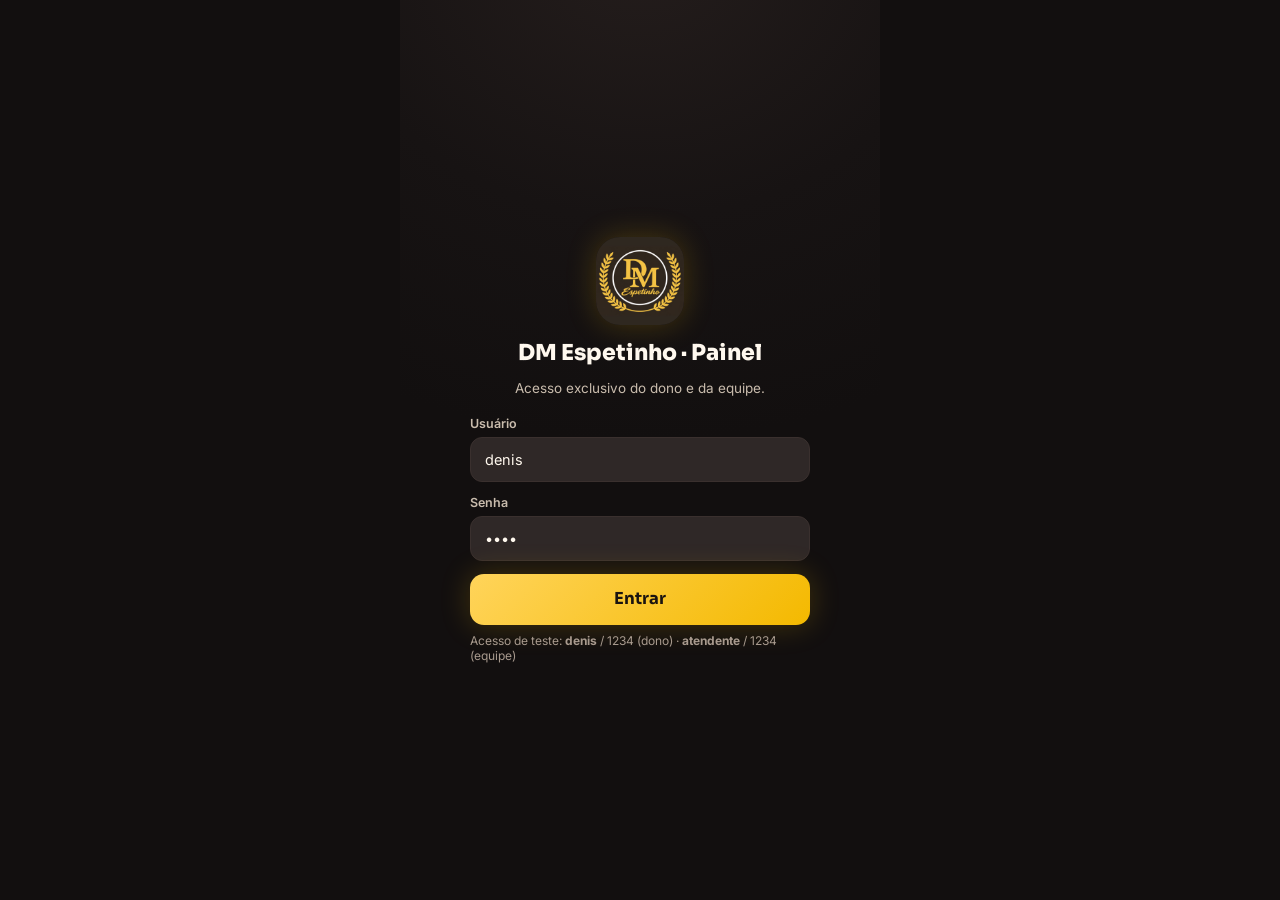
==== admin.html @ 8b62db95 "DM Espetinho Delivery — app de teste (cliente + dono)" ====
<!DOCTYPE html>
<html lang="pt-BR">
<head>
<meta charset="utf-8">
<meta name="viewport" content="width=device-width, initial-scale=1, maximum-scale=1, user-scalable=no, viewport-fit=cover">
<title>DM Espetinho · Painel</title>
<meta name="theme-color" content="#171313">
<meta name="mobile-web-app-capable" content="yes">
<meta name="apple-mobile-web-app-capable" content="yes">
<meta name="apple-mobile-web-app-status-bar-style" content="black-translucent">
<meta name="apple-mobile-web-app-title" content="DM Painel">
<link rel="apple-touch-icon" href="assets/logo-dm.jpg">
<link rel="icon" type="image/jpeg" href="assets/logo-dm.jpg">
<link rel="manifest" href="admin-manifest.json">
<link rel="preconnect" href="https://fonts.googleapis.com">
<link rel="preconnect" href="https://fonts.gstatic.com" crossorigin>
<link href="https://fonts.googleapis.com/css2?family=Sora:wght@500;600;700;800&family=Inter:wght@400;500;600;700&display=swap" rel="stylesheet">
<link rel="stylesheet" href="styles.css">
</head>
<body>
  <div id="app"></div>
  <div id="modal-root" hidden></div>
  <div id="toast-root"></div>
  <canvas id="imgcanvas" hidden></canvas>
  <input id="filepick" type="file" accept="image/*" hidden>
  <script>window.DM_APP='admin';</script>
  <script src="app.js"></script>
</body>
</html>
---- styles.css ----
/* ================= DM ESPETINHOS DELIVERY — design system (escuro premium) =================
   Responsivo: mobile (coluna única + barra inferior fixa) e desktop (nav no topo + grade).
   Ícones SVG (sem emoji). */
:root{
  --bg:#171313; --bg2:#120f0f; --surface:#262020; --surface2:#2f2827; --surface3:#3a3230;
  --line:#3a302e; --line2:#4a3e3b;
  --gold:#F4B900; --gold2:#FFD45A; --gold-dark:#c99700;
  --text:#FFF8EE; --text2:#C9BCAD; --text3:#a89a8e;
  --ok:#2FB36E; --warn:#F5A524; --err:#D94B45; --info:#5aa9e6;
  --shadow:0 12px 34px rgba(0,0,0,.45); --shadow-sm:0 4px 14px rgba(0,0,0,.35);
  --glow:0 0 30px rgba(244,185,0,.22);
  --r:16px; --r-sm:11px; --r-lg:22px; --maxw:480px; --tabh:66px;
}
*{box-sizing:border-box;-webkit-tap-highlight-color:transparent}
html,body{margin:0;padding:0}
body{font-family:'Inter',-apple-system,BlinkMacSystemFont,'Segoe UI',Roboto,sans-serif;background:var(--bg2);color:var(--text);-webkit-font-smoothing:antialiased;overflow-x:hidden}
h1,h2,h3,h4,.ttl{font-family:'Sora','Inter',sans-serif;margin:0}
button{font-family:inherit;color:inherit}
img{max-width:100%}
input,select,textarea{font-family:inherit}
.muted{color:var(--text3)} .gold{color:var(--gold2)} .err-txt{color:var(--err)}
.mt0{margin-top:0} .mb6{margin-bottom:6px} .small2{font-size:11.5px} .center{text-align:center}
.sp{height:12px} .sp-sm{height:8px}

/* ---------- Ícones ---------- */
.ic{width:1.15em;height:1.15em;flex:none;vertical-align:-.18em;display:inline-block}
.ic.big{width:46px;height:46px;opacity:.55;margin-bottom:8px}
.ic.xl{width:58px;height:58px}
.ic.gold{color:var(--gold)}
.ic.chev{width:20px;height:20px;color:var(--text3)}
.ic.rot90{transform:rotate(90deg)}

/* ---------- Barra de troca (Cliente/Dono) — rola junto, não é barra principal ---------- */
#swbar{display:flex;align-items:center;gap:8px;padding:9px 14px;background:#1b1615;border-bottom:1px solid var(--line)}
.sw-brand{font-family:'Sora';font-weight:800;font-size:12.5px;color:var(--gold2);letter-spacing:.3px;margin-right:4px}
.sw-btn{border:1px solid var(--line2);background:var(--surface);color:var(--text);font-weight:600;font-size:13px;padding:7px 14px;border-radius:20px;cursor:pointer;transition:.15s}
.sw-btn:hover{border-color:var(--gold);color:var(--gold2)}
.sw-btn.on{background:var(--gold);color:#171313;border-color:var(--gold)}
.sw-reset{margin-left:auto;background:transparent;border:none;color:var(--text3);font-size:12.5px;cursor:pointer}
.sw-reset:hover{color:var(--gold2)}

/* ---------- Palco ---------- */
.stage{max-width:var(--maxw);margin:0 auto;min-height:100vh;position:relative;background:radial-gradient(120% 55% at 50% -6%,#241d1c 0%,var(--bg) 55%,var(--bg2) 100%)}

/* ---------- Topbar (fixa no topo ao rolar) ---------- */
.topbar{position:sticky;top:0;z-index:40;display:flex;align-items:center;gap:12px;padding:13px 18px;background:rgba(23,19,19,.96);backdrop-filter:blur(8px);border-bottom:1px solid var(--line)}
.topbar .logo{width:42px;height:42px;border-radius:12px;object-fit:cover;flex:none;box-shadow:var(--glow)}
.tb-id{min-width:0}
.tb-tt{font-family:'Sora';font-weight:800;font-size:16px;line-height:1.05;white-space:nowrap}
.tb-sub{font-size:11.5px;color:var(--text2);margin-top:2px;display:flex;align-items:center;gap:6px;white-space:nowrap}
.dot{width:7px;height:7px;border-radius:50%;display:inline-block}
.dot.on{background:var(--ok);box-shadow:0 0 8px var(--ok)} .dot.off{background:var(--err)}
.tb-right{margin-left:auto;display:flex;align-items:center;gap:10px}
.iconbtn{width:40px;height:40px;border-radius:12px;border:1px solid var(--line);background:var(--surface);color:var(--text);display:grid;place-items:center;cursor:pointer;position:relative}
.iconbtn:hover{border-color:var(--gold)} .iconbtn .ic{width:20px;height:20px}
.badge{position:absolute;top:-5px;right:-5px;min-width:18px;height:18px;border-radius:9px;background:var(--err);color:#fff;font-size:11px;font-weight:700;display:grid;place-items:center;padding:0 4px}
.desktop-nav{display:none}

/* ---------- Conteúdo ---------- */
.scroll{padding:16px 18px calc(var(--tabh) + 24px)}
.pagehead{margin:4px 0 14px}
.pagehead h2{font-size:22px;font-weight:800;display:flex;align-items:center;gap:8px;flex-wrap:wrap}
.pagehead p{color:var(--text2);font-size:13px;margin:3px 0 0}
.backbar{margin:2px 0 12px}
.backbtn{background:transparent;border:none;color:var(--gold2);font-weight:600;font-size:14.5px;cursor:pointer;padding:6px 0;display:inline-flex;align-items:center;gap:4px}
.backbtn .ic{width:18px;height:18px}

/* ---------- Barra inferior (FIXA) ---------- */
.tabbar{position:fixed;left:50%;transform:translateX(-50%);bottom:0;z-index:50;width:100%;max-width:var(--maxw);display:flex;background:rgba(18,15,15,.97);backdrop-filter:blur(12px);border-top:1px solid var(--line);padding:8px 6px max(8px,env(safe-area-inset-bottom))}
.tab{flex:1;background:none;border:none;color:var(--text3);cursor:pointer;display:flex;flex-direction:column;align-items:center;gap:3px;font-size:11px;font-weight:600;padding:5px 2px;border-radius:12px;position:relative}
.tab .ti{display:grid;place-items:center} .tab .ti .ic{width:23px;height:23px}
.tab.on{color:var(--gold2)}
.tab .tbadge{position:absolute;top:-2px;right:24%;min-width:16px;height:16px;border-radius:8px;background:var(--err);color:#fff;font-size:10px;font-weight:700;display:grid;place-items:center;padding:0 3px}

/* ---------- Botões ---------- */
.btn{display:inline-flex;align-items:center;justify-content:center;gap:8px;border:none;cursor:pointer;font-family:'Sora';font-weight:700;font-size:15.5px;border-radius:14px;padding:15px 18px;transition:.15s;line-height:1}
.btn .ic{width:19px;height:19px}
.btn:active{transform:scale(.98)}
.btn-primary{background:linear-gradient(135deg,var(--gold2),var(--gold));color:#1a1410;box-shadow:var(--glow)}
.btn-primary:disabled{background:var(--surface2);color:var(--text3);box-shadow:none;cursor:not-allowed}
.btn-outline{background:transparent;border:1.5px solid var(--line2);color:var(--text)}
.btn-outline:hover{border-color:var(--gold)}
.btn-ghost{background:var(--surface);color:var(--text);border:1px solid var(--line)}
.btn-green{background:linear-gradient(135deg,#38c47c,var(--ok));color:#062a17}
.btn-red{background:transparent;border:1.5px solid var(--err);color:#f2a0a0}
.btn-block{width:100%}
.btn-sm{padding:9px 13px;font-size:13.5px;border-radius:11px}.btn-sm .ic{width:16px;height:16px}
.btn-lg{padding:17px 20px;font-size:16.5px}

/* ---------- Cards ---------- */
.card{background:var(--surface);border:1px solid var(--line);border-radius:var(--r);padding:15px}
.card+.card{margin-top:12px}
.soft{background:var(--surface2);border:1px solid var(--line);border-radius:var(--r-sm);padding:12px;margin-bottom:8px}
.soft-head{display:flex;justify-content:space-between;align-items:center}

/* ---------- Hero ---------- */
.hero{position:relative;overflow:hidden;border-radius:var(--r-lg);padding:18px;margin-bottom:16px;background:linear-gradient(135deg,rgba(244,185,0,.16),rgba(38,32,32,.2)),var(--surface);border:1px solid rgba(244,185,0,.28);box-shadow:var(--shadow-sm);display:flex;align-items:center;gap:14px}
.hero-tx{flex:1;min-width:0}
.hero .eyebrow{font-size:11.5px;letter-spacing:.4px;color:var(--gold2);font-weight:700;display:inline-flex;align-items:center;gap:4px}
.hero .eyebrow .ic{width:14px;height:14px}
.hero h1{font-size:23px;font-weight:800;margin:5px 0 4px}
.hero p{color:var(--text2);font-size:13px;margin:0}
.hero-logo{width:78px;height:78px;border-radius:18px;object-fit:cover;flex:none;box-shadow:var(--glow)}
.storebar{display:inline-flex;align-items:center;gap:8px;font-size:12px;color:var(--text2);margin-top:10px;background:rgba(0,0,0,.25);border:1px solid var(--line);padding:7px 11px;border-radius:12px}
.banner{border-radius:var(--r);padding:13px 16px;margin-bottom:14px;font-weight:600;background:linear-gradient(120deg,#7a1f1f,#b4472a);color:#fff;font-size:13.5px;display:flex;align-items:center;gap:9px}
.banner .ic{width:20px;height:20px}

/* ---------- Promoções (cliente) ---------- */
.promos{display:grid;gap:10px;margin-bottom:8px}
.promo{display:flex;align-items:center;gap:13px;background:linear-gradient(120deg,rgba(244,185,0,.12),var(--surface));border:1px solid rgba(244,185,0,.3);border-radius:var(--r);padding:13px}
.promo-ic{width:44px;height:44px;border-radius:12px;background:rgba(244,185,0,.14);color:var(--gold2);display:grid;place-items:center;flex:none}
.promo-ic .ic{width:24px;height:24px}
.promo-b{flex:1;min-width:0}.promo-t{font-family:'Sora';font-weight:700;font-size:15px}.promo-d{color:var(--text2);font-size:12.5px;margin-top:2px}
.promo-p{font-family:'Sora';font-weight:800;color:var(--gold2);font-size:16px}
.promo-mini{display:grid;place-items:center;background:rgba(244,185,0,.14);color:var(--gold2)}.promo-mini .ic{width:24px;height:24px}

/* ---------- Busca + categorias ---------- */
.search{display:flex;align-items:center;gap:9px;background:var(--surface);border:1px solid var(--line);border-radius:13px;padding:11px 14px;margin-bottom:12px;color:var(--text3)}
.search .ic{width:19px;height:19px}
.search input{flex:1;background:none;border:none;color:var(--text);font-size:14.5px;outline:none}
.search input::placeholder{color:var(--text3)}
.cats{display:flex;gap:8px;overflow-x:auto;padding-bottom:8px;margin-bottom:8px;scrollbar-width:none}
.cats::-webkit-scrollbar{height:0}
.chip{flex:none;border:1px solid var(--line2);background:var(--surface);color:var(--text2);font-weight:600;font-size:13px;padding:8px 14px;border-radius:20px;cursor:pointer;white-space:nowrap;transition:.15s}
.chip.on{background:var(--gold);color:#171313;border-color:var(--gold)}

/* ---------- Produtos ---------- */
.catlabel{font-family:'Sora';font-weight:700;font-size:15px;color:var(--gold2);margin:16px 2px 9px}
.grid{display:grid;grid-template-columns:1fr;gap:11px}
.prod{display:flex;gap:14px;align-items:stretch;background:var(--surface);border:1px solid var(--line);border-radius:var(--r);padding:14px;cursor:pointer;transition:.15s}
.prod:hover{border-color:var(--line2);transform:translateY(-1px)}
.prod .pbody{flex:1;min-width:0;display:flex;flex-direction:column;gap:5px}
.prod .pname{font-family:'Sora';font-weight:700;font-size:15.5px;line-height:1.25}
.prod .pdesc{color:var(--text2);font-size:12.5px;line-height:1.4;display:-webkit-box;-webkit-line-clamp:2;-webkit-box-orient:vertical;overflow:hidden}
.prod .pprice{margin-top:auto;padding-top:4px;font-family:'Sora';font-weight:800;font-size:15.5px;color:var(--gold2)}
.prod .pfrom{font-family:'Inter';font-weight:600;font-size:12px;color:var(--text3)}
.prod .pthumb{position:relative;flex:none;align-self:center}
.prod .pimg{width:96px;height:96px;border-radius:14px;object-fit:cover;background:var(--surface3);display:block}
.prod .padd{position:absolute;right:-8px;bottom:-8px;width:34px;height:34px;border-radius:50%;background:var(--gold);color:#171313;border:2px solid var(--surface);cursor:pointer;display:grid;place-items:center;box-shadow:0 4px 12px rgba(0,0,0,.4)}
.prod .padd .ic{width:19px;height:19px;stroke-width:2.6}
.prod .selo{position:absolute;right:0;bottom:-6px;background:rgba(0,0,0,.82);color:var(--text2);font-size:10px;font-weight:700;padding:3px 8px;border-radius:8px}
.prod.off{opacity:.6}

/* ---------- Carrinho flutuante (fixo acima da barra) ---------- */
.cartfab{position:fixed;left:50%;transform:translateX(-50%);bottom:calc(var(--tabh) + 12px);z-index:49;width:min(92%,432px);display:flex;align-items:center;gap:12px;background:linear-gradient(135deg,var(--gold2),var(--gold));color:#171313;border:none;cursor:pointer;padding:14px 18px;border-radius:16px;box-shadow:var(--shadow);font-family:'Sora';font-weight:800;font-size:15px}
.cartfab .cf-count{background:#171313;color:var(--gold2);min-width:26px;height:26px;border-radius:8px;display:grid;place-items:center;font-size:14px}
.cartfab .cf-total{margin-left:auto}

/* ---------- Detalhe produto ---------- */
.pd-img{width:100%;height:210px;object-fit:cover;border-radius:var(--r);background:var(--surface3)}
.pd-name{font-family:'Sora';font-weight:800;font-size:21px;margin:14px 0 4px}
.pd-desc{color:var(--text2);font-size:14px;line-height:1.5}
.pd-price{font-family:'Sora';font-weight:800;font-size:20px;color:var(--gold2);margin:10px 0}
.req{color:var(--gold2);font-size:11px;font-weight:700}
.opt{display:flex;align-items:center;gap:12px;padding:12px;border:1px solid var(--line);border-radius:12px;margin-bottom:9px;cursor:pointer;background:var(--surface2)}
.opt.nohover{cursor:default}
.opt.sel{border-color:var(--gold);background:rgba(244,185,0,.08)}
.opt .ck{width:22px;height:22px;border-radius:7px;border:2px solid var(--line2);flex:none;display:grid;place-items:center;color:#171313}
.opt .ck .ic{width:15px;height:15px;stroke-width:3}
.opt.sel .ck{background:var(--gold);border-color:var(--gold)}
.opt .oname{flex:1;font-weight:600;font-size:14px}
.opt .oprice{color:var(--gold2);font-weight:700;font-size:13.5px}
.qtyrow{display:flex;align-items:center;gap:16px;justify-content:center;margin:16px 0}
.qtybtn{width:46px;height:46px;border-radius:12px;border:1.5px solid var(--line2);background:var(--surface2);color:var(--text);cursor:pointer;display:grid;place-items:center}
.qtybtn .ic{width:20px;height:20px}
.qtyval{font-family:'Sora';font-weight:800;font-size:22px;min-width:36px;text-align:center}
.field{margin-bottom:13px}
.field label{display:block;font-size:12.5px;color:var(--text2);font-weight:600;margin-bottom:6px}
.field input,.field select,.field textarea{width:100%;background:var(--surface2);border:1px solid var(--line);border-radius:12px;padding:13px 14px;color:var(--text);font-size:14.5px;outline:none}
.field input:focus,.field select:focus,.field textarea:focus{border-color:var(--gold)}
.field textarea{resize:vertical;min-height:64px}
.row2{display:flex;gap:11px}.row2>*{flex:1}

/* ---------- Carrinho ---------- */
.citem{display:flex;gap:12px;background:var(--surface);border:1px solid var(--line);border-radius:var(--r);padding:12px;margin-bottom:10px}
.citem .ci-img{width:60px;height:60px;border-radius:11px;object-fit:cover;flex:none;background:var(--surface3);cursor:pointer}
.citem .ci-b{flex:1;min-width:0}
.citem .ci-name{font-weight:700;font-size:14.5px}
.citem .ci-obs{color:var(--text2);font-size:12px;margin-top:2px}
.citem .ci-price{color:var(--gold2);font-weight:700;font-size:14px;margin-top:4px}
.ci-r{display:flex;flex-direction:column;align-items:flex-end;gap:8px}
.ci-trash{width:36px;height:36px;border-radius:10px;border:1px solid var(--line);background:var(--surface2);color:var(--err);cursor:pointer;display:grid;place-items:center}
.ci-trash .ic{width:17px;height:17px} .ci-trash.sm{width:30px;height:30px} .ci-trash.sm .ic{width:15px;height:15px}
.ci-trash:hover{border-color:var(--err)}
.stepper{display:flex;align-items:center;gap:8px}
.stepper button{width:34px;height:34px;border-radius:10px;border:1px solid var(--line2);background:var(--surface2);color:var(--text);cursor:pointer;display:grid;place-items:center}
.stepper button .ic{width:17px;height:17px}
.stepper span{font-weight:700;min-width:20px;text-align:center}
.totbox{background:var(--surface);border:1px solid var(--line);border-radius:var(--r);padding:14px 16px;margin-top:6px}
.totrow{display:flex;justify-content:space-between;font-size:14px;color:var(--text2);padding:5px 0}
.totrow.small{font-size:12px;color:var(--text3)}
.totrow.grand{border-top:1px dashed var(--line2);margin-top:6px;padding-top:11px;color:var(--text);font-family:'Sora';font-weight:800;font-size:18px}
.totrow.grand strong{color:var(--gold2)}

/* ---------- Como receber / opções grandes ---------- */
.bigopt{display:flex;align-items:center;gap:14px;background:var(--surface);border:1.5px solid var(--line);border-radius:var(--r);padding:16px;margin-bottom:12px;cursor:pointer;transition:.15s;width:100%;text-align:left}
.bigopt:hover,.bigopt.sel{border-color:var(--gold);background:rgba(244,185,0,.06)}
.bigopt .bo-ic{width:50px;height:50px;border-radius:14px;background:var(--surface3);display:grid;place-items:center;flex:none;color:var(--gold2)}
.bigopt .bo-ic .ic{width:26px;height:26px}
.bigopt .bo-t{font-family:'Sora';font-weight:700;font-size:16px}
.bigopt .bo-s{color:var(--text2);font-size:12.5px;margin-top:2px}

/* ---------- Pagamento ---------- */
.pay{display:flex;align-items:center;gap:13px;background:var(--surface);border:1.5px solid var(--line);border-radius:var(--r);padding:15px;margin-bottom:11px;cursor:pointer}
.pay.sel{border-color:var(--gold);background:rgba(244,185,0,.06)}
.pay .pic{width:44px;height:44px;border-radius:12px;background:var(--surface3);display:grid;place-items:center;flex:none;color:var(--gold2)}
.pay .pic .ic{width:22px;height:22px}
.pay .pt{font-weight:700;font-size:15px}.pay .ps{color:var(--text2);font-size:12px;margin-top:2px}
.pixbox{background:var(--surface2);border:1px dashed var(--gold-dark);border-radius:var(--r);padding:16px;text-align:center;margin-top:6px}
.pix-cap{font-size:12px;color:var(--text2);margin-bottom:6px}
.qr{width:150px;height:150px;margin:6px auto 12px;border-radius:12px;background:#fff;display:grid;place-items:center}
.qr svg{width:130px;height:130px}
.pixkey{font-family:monospace;background:#171313;border:1px solid var(--line);border-radius:10px;padding:11px;font-size:13px;color:var(--gold2);word-break:break-all;margin-bottom:10px}
.upload-wrap{text-align:left;margin-top:14px}.up-lb{font-size:12.5px;color:var(--text2);font-weight:600;display:block;margin-bottom:6px}
.upload{border:1.5px dashed var(--line2);border-radius:12px;padding:20px;text-align:center;cursor:pointer;color:var(--text2);display:flex;flex-direction:column;align-items:center;gap:6px}
.upload .ic{width:22px;height:22px}
.upload.has{border-color:var(--ok);color:var(--ok)}
.upload img{max-height:120px;border-radius:8px;margin-top:8px}
.notice.left{text-align:left}

/* ---------- Tracker ---------- */
.tracker{margin:6px 0}
.tstep{display:flex;gap:14px;position:relative;padding-bottom:20px}
.tstep:last-child{padding-bottom:0}
.tstep .tline{position:absolute;left:13px;top:28px;bottom:0;width:2px;background:var(--line2)}
.tstep.done .tline{background:var(--ok)}
.tstep .tdot{width:28px;height:28px;border-radius:50%;background:var(--surface2);border:2px solid var(--line2);display:grid;place-items:center;flex:none;z-index:1;color:var(--text2)}
.tstep .tdot .ic{width:15px;height:15px}
.tstep.done .tdot{background:var(--ok);border-color:var(--ok);color:#062a17}
.tstep.cur .tdot{background:var(--gold);border-color:var(--gold);color:#171313;box-shadow:0 0 0 4px rgba(244,185,0,.2)}
.tstep .tt{font-weight:700;font-size:14.5px}
.tstep.future .tt{color:var(--text3)}
.tstep .ts{color:var(--text2);font-size:12px;margin-top:2px}
.ok-hero{text-align:center;padding:20px 0 6px}
.ok-hero h2{font-family:'Sora';font-weight:800;margin-top:8px}
.ok-hero p{color:var(--text2);margin:4px 0 0}

/* ---------- Status badges ---------- */
.st{display:inline-flex;align-items:center;gap:5px;font-size:11.5px;font-weight:700;padding:4px 10px;border-radius:20px;white-space:nowrap}
.st .ic{width:13px;height:13px}
.st.novo{background:rgba(90,169,230,.15);color:#9cccf0}
.st.valid{background:rgba(245,165,36,.15);color:#f5c877}
.st.aceite{background:rgba(160,120,230,.16);color:#cbb6f2}
.st.preparo{background:rgba(244,185,0,.15);color:var(--gold2)}
.st.pronto{background:rgba(47,179,110,.15);color:#7ad6a6}
.st.entrega{background:rgba(84,198,192,.16);color:#8fe0da}
.st.ok{background:rgba(47,179,110,.15);color:#7ad6a6}
.st.recusado{background:rgba(217,75,69,.15);color:#f0b3b0}
.st.cancel{background:rgba(168,154,142,.15);color:var(--text3)}

/* ---------- Meus pedidos ---------- */
.ordcard{background:var(--surface);border:1px solid var(--line);border-radius:var(--r);padding:14px;margin-bottom:11px;cursor:pointer}
.ordcard .oc-top{display:flex;justify-content:space-between;align-items:center;margin-bottom:7px}
.ordcard .oc-id{font-family:'Sora';font-weight:800;font-size:15px}
.ordcard .oc-meta{color:var(--text2);font-size:12.5px}
.ordcard .oc-items{color:var(--text2);font-size:13px;margin:6px 0}
.ordcard .oc-foot{display:flex;justify-content:space-between;align-items:center;margin-top:8px;padding-top:9px;border-top:1px solid var(--line)}
.ordcard .oc-total{font-family:'Sora';font-weight:800;color:var(--gold2)}
.muted .ic{width:15px;height:15px;vertical-align:-.25em}

/* ---------- Perfil ---------- */
.perfil-top{display:flex;align-items:center;gap:14px;margin-bottom:16px}
.pf-nome{font-family:'Sora';font-weight:800;font-size:18px}.pf-tel{color:var(--text2);font-size:13px}
.avatar-lg{width:72px;height:72px;border-radius:22px;background:linear-gradient(135deg,var(--gold2),var(--gold-dark));display:grid;place-items:center;font-family:'Sora';font-weight:800;font-size:28px;color:#171313;flex:none}
img.avatar-lg{object-fit:cover;display:block}
.ava-mini{width:38px;height:38px;border-radius:10px;object-fit:cover;display:block}
.perfil-top{align-items:flex-start}
.addr{display:flex;gap:12px;align-items:center;background:var(--surface);border:1px solid var(--line);border-radius:var(--r);padding:13px;margin-bottom:10px}
.addr .ad-ic{color:var(--gold2);display:grid;place-items:center}.addr .ad-ic .ic{width:20px;height:20px}
.addr .ad-b{flex:1;min-width:0}
.addr .ad-t{font-weight:700;font-size:14px}.addr .ad-s{color:var(--text2);font-size:12.5px;margin-top:2px}
.addr .ad-def{font-size:10.5px;font-weight:700;color:#171313;background:var(--gold2);padding:2px 8px;border-radius:10px}

/* ---------- Entrada ---------- */
.entrada{min-height:100vh;display:flex;flex-direction:column;align-items:center;justify-content:center;gap:14px;padding:34px 24px;text-align:center;background:radial-gradient(120% 55% at 50% 0%,#2a201d 0%,var(--bg) 55%,var(--bg2) 100%)}
.entrada .e-logo{width:104px;height:104px;border-radius:28px;object-fit:cover;box-shadow:var(--glow);margin-bottom:6px}
.entrada h1{font-size:26px;font-weight:800}
.entrada p{color:var(--text2);font-size:14px;max-width:340px;margin:0 0 8px}
.entrada .e-card{width:100%;max-width:380px;display:flex;align-items:center;gap:14px;background:var(--surface);border:1px solid var(--line);border-radius:var(--r);padding:17px;cursor:pointer;text-align:left;transition:.15s}
.entrada .e-card:hover{border-color:var(--gold);transform:translateY(-2px)}
.entrada .e-ic{width:52px;height:52px;border-radius:15px;background:var(--surface3);display:grid;place-items:center;flex:none;color:var(--gold2)}
.entrada .e-ic .ic{width:26px;height:26px}
.entrada .e-t{font-family:'Sora';font-weight:700;font-size:16px}
.entrada .e-s{color:var(--text2);font-size:12.5px;margin-top:2px}
.entrada .e-card>div:nth-child(2){flex:1}

/* ================= ADMIN ================= */
.login{min-height:100vh;display:flex;flex-direction:column;align-items:center;justify-content:center;gap:14px;padding:34px 24px;text-align:center}
.login .l-logo{width:88px;height:88px;border-radius:24px;object-fit:cover;box-shadow:var(--glow)}
.login h1{font-size:22px;font-weight:800}.login p{color:var(--text2);font-size:13.5px;margin:0 0 6px}
.login .l-form{width:100%;max-width:340px;text-align:left}
.login .l-hint{color:var(--text3);font-size:12px;margin-top:8px}
.sidebar{display:none}
.adm-scroll{padding:16px 18px calc(var(--tabh) + 24px)}
.kpi-grid{display:grid;grid-template-columns:1fr 1fr;gap:11px}
.kpi{background:var(--surface);border:1px solid var(--line);border-radius:var(--r);padding:14px;cursor:pointer;transition:.15s;text-align:left;width:100%}
button.kpi{font-family:inherit}
.kpi:hover{border-color:var(--gold)}
.kpi .k-n{font-family:'Sora';font-weight:800;font-size:26px;line-height:1}
.kpi .k-n.sm{font-size:19px}
.kpi .k-l{color:var(--text2);font-size:12px;margin-top:5px}
.kpi.hl .k-n{color:var(--gold2)}
.kpi .k-ic{float:right;color:var(--gold2);opacity:.85}.kpi .k-ic .ic{width:20px;height:20px}
.adm-sec-t{font-family:'Sora';font-weight:700;font-size:15px;color:var(--gold2);margin:20px 2px 10px}
.filters{display:flex;gap:7px;overflow-x:auto;padding-bottom:9px;margin-bottom:6px;scrollbar-width:none}
.filters::-webkit-scrollbar{height:0}
.oitem{background:var(--surface);border:1px solid var(--line);border-radius:var(--r);padding:13px;cursor:pointer;transition:.15s;text-align:left;width:100%;display:block}
.oitem:hover{border-color:var(--line2)}
.oitem .oi-top{display:flex;justify-content:space-between;align-items:center}
.oitem .oi-id{font-family:'Sora';font-weight:800;font-size:15px}
.oitem .oi-cli{color:var(--text2);font-size:12.5px;margin-top:3px}
.oitem .oi-mid{display:flex;justify-content:space-between;align-items:center;margin-top:9px}
.oitem .oi-total{font-family:'Sora';font-weight:800;color:var(--gold2)}
.oitem .oi-acao{color:var(--gold2);font-size:12.5px;font-weight:600;display:inline-flex;align-items:center;gap:2px}
.oitem .oi-acao .ic,.muted .ic{width:14px;height:14px}
.oitem .oi-tags{display:flex;gap:6px;flex-wrap:wrap;margin-top:8px}
.tag{font-size:11px;font-weight:600;color:var(--text2);background:var(--surface3);padding:3px 9px;border-radius:8px}
.ord-grid{display:grid;grid-template-columns:1fr;gap:10px}
.dp-block{background:var(--surface);border:1px solid var(--line);border-radius:var(--r);padding:14px;margin-bottom:11px}
.dp-block h4{font-size:13px;color:var(--gold2);margin-bottom:8px}
.dp-line{display:flex;justify-content:space-between;gap:10px;font-size:13.5px;padding:4px 0;color:var(--text2)}
.dp-line.big{font-size:16px;margin-top:4px}
.dp-line strong{color:var(--text)}
.dp-item{display:flex;justify-content:space-between;padding:7px 0;border-bottom:1px solid var(--line);font-size:14px}
.dp-item:last-child{border-bottom:none}
.dp-obs{color:var(--warn);font-size:12px;margin-top:2px}
.comprov-wrap{margin-top:10px}
.comprov{width:100%;max-height:220px;object-fit:contain;border-radius:12px;background:#0d0b0b;border:1px solid var(--line)}
.actionbar{display:flex;flex-direction:column;gap:9px;margin-bottom:12px}
.padm-grid,.mod-grid,.bairro-grid,.cli-grid{display:grid;grid-template-columns:1fr;gap:10px}
.padm{display:flex;gap:12px;align-items:center;background:var(--surface);border:1px solid var(--line);border-radius:var(--r);padding:11px}
.padm .pa-img{width:56px;height:56px;border-radius:11px;object-fit:cover;flex:none;background:var(--surface3)}
.padm .pa-b{flex:1;min-width:0}
.padm .pa-n{font-weight:700;font-size:14.5px}
.padm .pa-p{color:var(--gold2);font-weight:700;font-size:13.5px;margin-top:2px}
.cat-actions{display:flex;gap:6px;align-items:center}
.switch{width:50px;height:28px;border-radius:16px;background:var(--surface3);border:1px solid var(--line2);position:relative;cursor:pointer;flex:none;transition:.2s}
.switch::after{content:"";position:absolute;top:2px;left:2px;width:22px;height:22px;border-radius:50%;background:var(--text2);transition:.2s}
.switch.on{background:var(--ok);border-color:var(--ok)}
.switch.on::after{left:24px;background:#fff}
.modrow{display:flex;align-items:center;gap:13px;background:var(--surface);border:1px solid var(--line);border-radius:var(--r);padding:15px;cursor:pointer;transition:.15s;text-align:left;width:100%}
.modrow:hover{border-color:var(--gold)}
.modrow .m-ic{width:42px;height:42px;border-radius:12px;background:var(--surface3);display:grid;place-items:center;flex:none;color:var(--gold2)}
.modrow .m-ic .ic{width:20px;height:20px}
.modrow .m-t{font-weight:700;font-size:14.5px}.modrow .m-s{color:var(--text2);font-size:12px;margin-top:2px}
.modrow .m-ch{margin-left:auto;color:var(--text3)}
.chart{display:flex;align-items:flex-end;gap:8px;height:130px;padding:8px 0}
.bar-wrap{flex:1;display:flex;flex-direction:column;align-items:center;gap:6px;height:100%;justify-content:flex-end}
.bar{width:100%;border-radius:7px 7px 0 0;background:linear-gradient(180deg,var(--gold2),var(--gold-dark));min-height:4px}
.bar-wrap small{color:var(--text3);font-size:11px}
.rank{display:flex;align-items:center;gap:12px;padding:9px 0;border-bottom:1px solid var(--line)}
.rank:last-child{border-bottom:none}
.rank .rn{width:26px;height:26px;border-radius:8px;background:var(--surface3);display:grid;place-items:center;font-weight:700;font-size:13px;color:var(--gold2);flex:none}
.rank .rb{flex:1}.rank .rt{font-weight:600;font-size:14px}.rank .rs{color:var(--text2);font-size:12px}
.clirow{display:flex;align-items:center;gap:12px;background:var(--surface);border:1px solid var(--line);border-radius:var(--r);padding:12px;cursor:pointer;text-align:left;width:100%}
.clirow .cl-av{width:44px;height:44px;border-radius:13px;background:linear-gradient(135deg,var(--gold2),var(--gold-dark));display:grid;place-items:center;font-weight:800;color:#171313;flex:none}
.clirow .cl-n{font-weight:700;font-size:14.5px}.clirow .cl-s{color:var(--text2);font-size:12px;margin-top:2px}
.clirow .cl-r{margin-left:auto;text-align:right}.clirow .cl-r b{color:var(--gold2)}
.pf-imgwrap{text-align:center;margin:8px 0}
.pf-imgwrap img{width:120px;height:120px;border-radius:16px;object-fit:cover;display:block;margin:0 auto 8px}
.mk-logo-wrap{text-align:center}.mk-logo-wrap img{width:96px;height:96px;border-radius:20px;object-fit:cover;display:block;margin:0 auto 8px}

/* ---------- Notices ---------- */
.notice{border-radius:12px;padding:12px 14px;font-size:13px;display:flex;gap:9px;align-items:flex-start;line-height:1.4;margin-bottom:2px}
.notice .ic{width:19px;height:19px;flex:none;margin-top:1px}
.notice .btn{margin-top:6px}
.notice.info{background:rgba(90,169,230,.12);border:1px solid rgba(90,169,230,.3);color:#bcdcf5}
.notice.warn{background:rgba(245,165,36,.12);border:1px solid rgba(245,165,36,.3);color:#f3d29a}
.notice.ok{background:rgba(47,179,110,.12);border:1px solid rgba(47,179,110,.3);color:#a5e0c2}
.notice.err{background:rgba(217,75,69,.12);border:1px solid rgba(217,75,69,.35);color:#f0b3b0}
.empty{text-align:center;color:var(--text3);padding:40px 20px;font-size:14px;display:flex;flex-direction:column;align-items:center}

/* ---------- Modal ---------- */
#modal-root{position:fixed;inset:0;z-index:100;display:flex;align-items:flex-end;justify-content:center}
#modal-root[hidden]{display:none!important}
.modal-bg{position:absolute;inset:0;background:rgba(0,0,0,.66);backdrop-filter:blur(2px)}
.modal{position:relative;width:100%;max-width:var(--maxw);max-height:92vh;overflow-y:auto;background:var(--surface);border-radius:24px 24px 0 0;border-top:1px solid var(--line2);padding:8px 18px max(20px,env(safe-area-inset-bottom));animation:slideup .28s cubic-bezier(.2,.8,.2,1)}
.modal.center{border-radius:24px;max-height:88vh;margin:auto}
@keyframes slideup{from{transform:translateY(40px);opacity:.6}to{transform:none;opacity:1}}
.modal-grip{width:42px;height:5px;border-radius:3px;background:var(--line2);margin:8px auto 6px}
.modal-x{position:absolute;top:12px;right:14px;width:40px;height:40px;border-radius:50%;background:var(--surface3);border:none;color:var(--text2);cursor:pointer;z-index:2;display:grid;place-items:center}
.modal-x .ic{width:20px;height:20px}
.modal h2{font-size:19px;font-weight:800;margin:6px 0}
.sticky-cta{position:sticky;bottom:0;background:linear-gradient(to top,var(--surface) 72%,transparent);padding:12px 0 4px;margin-top:8px}

/* ---------- Toast ---------- */
#toast-root{position:fixed;left:0;right:0;bottom:calc(var(--tabh) + 20px);z-index:120;display:flex;flex-direction:column;align-items:center;gap:8px;pointer-events:none}
.toast{background:#0e0c0c;border:1px solid var(--line2);color:var(--text);padding:12px 18px;border-radius:14px;font-size:13.5px;font-weight:600;box-shadow:var(--shadow);animation:tpop .25s;max-width:88%}
.toast.ok{border-color:var(--ok)}.toast.err{border-color:var(--err)}.toast.info{border-color:var(--info)}
@keyframes tpop{from{transform:translateY(14px);opacity:0}to{transform:none;opacity:1}}

/* ---------- Cupom impressão ---------- */
.ticket{font-family:'Courier New',monospace;background:#fff;color:#000;width:280px;margin:0 auto;padding:14px}
.ticket h1{font-size:17px;text-align:center;margin:0}
.ticket .tk-c{text-align:center;font-size:12px} .ticket .tk-strong{font-weight:800;margin-top:4px}
.ticket .tk-big{font-size:30px;font-weight:800;text-align:center;margin:6px 0}
.ticket hr{border:none;border-top:1px dashed #000;margin:8px 0}
.ticket .tk-l{display:flex;justify-content:space-between;font-size:12px;padding:2px 0}
.ticket .tk-obs{font-size:11px;padding-left:12px}
.reimp{text-align:center;font-weight:800;border:2px solid #000;padding:3px;margin:6px 0;font-size:13px}
#print-area{display:none}
@media print{ body *{visibility:hidden} #print-area,#print-area *{visibility:visible} #print-area{display:block;position:absolute;left:0;top:0;width:100%} }

/* ---------- Popup do produto: variação, grupos, adicionais com +/- ---------- */
.grp{margin:14px 0 4px}
.grp-head{display:flex;justify-content:space-between;align-items:center;margin-bottom:9px;gap:10px}
.grp-head strong{font-size:15px}
.grp-max{font-size:11px;font-weight:700;color:var(--text2);background:var(--surface3);padding:4px 10px;border-radius:20px;white-space:nowrap}
.incl{display:flex;gap:8px;align-items:flex-start;background:rgba(47,179,110,.1);border:1px solid rgba(47,179,110,.3);color:#a5e0c2;border-radius:12px;padding:11px 13px;font-size:13px;line-height:1.45;margin:0 0 6px}
.incl .ic{width:18px;height:18px;flex:none;margin-top:1px;color:var(--ok)}
.adrow{display:flex;align-items:center;justify-content:space-between;gap:10px;padding:12px 0;border-bottom:1px solid var(--line)}
.adrow:last-child{border-bottom:none}
.adrow-b{min-width:0}
.ad-n{font-weight:600;font-size:14.5px}
.ad-p{color:var(--gold2);font-size:13px;font-weight:600;margin-top:2px}
.pd-qtyctl{display:flex;align-items:center;gap:8px;flex:none}
.pd-qtyctl span{font-family:'Sora';font-weight:800;min-width:20px;text-align:center}
.qtybtn.sm{width:38px;height:38px;border-radius:10px}
.pd-cta{display:flex;align-items:center;gap:12px}
.pd-cta .pd-qtyctl.big span{font-size:18px}
.pd-add-btn{flex:1}

/* ---------- Carrinho detalhado + cupom ---------- */
.cart-head{display:flex;justify-content:space-between;align-items:baseline}
.cart-count{color:var(--text3);font-size:13px;font-weight:600}
.cart-card{background:var(--surface);border:1px solid var(--line);border-radius:var(--r);padding:2px 14px;margin-bottom:12px}
.citem2{display:flex;gap:13px;padding:14px 0;border-bottom:1px solid var(--line)}
.citem2:last-child{border-bottom:none}
.citem2 .ci-img{width:64px;height:64px;border-radius:12px;object-fit:cover;flex:none;background:var(--surface3);cursor:pointer}
.ci-main{flex:1;min-width:0}
.ci-main .ci-name{font-family:'Sora';font-weight:700;font-size:15px;cursor:pointer}
.ci-adds{color:var(--text2);font-size:12.5px;margin:4px 0 8px;line-height:1.55}
.ci-side{text-align:right;display:flex;flex-direction:column;align-items:flex-end;gap:6px;flex:none}
.ci-side .ci-price{font-family:'Sora';font-weight:800;font-size:15px}
.ci-remove{background:none;border:none;color:var(--err);font-size:12.5px;font-weight:600;cursor:pointer;text-decoration:underline;padding:0}
.coupon{display:flex;gap:9px;margin-bottom:12px}
.coupon input{flex:1;background:var(--surface);border:1px solid var(--line);border-radius:12px;padding:13px 14px;color:var(--text);font-size:14px;outline:none}
.coupon input:focus{border-color:var(--gold)}
.coupon .btn{padding:0 20px}
.coupon-ok{flex:1;display:flex;align-items:center;gap:8px;background:rgba(47,179,110,.1);border:1px solid rgba(47,179,110,.35);color:#a5e0c2;border-radius:12px;padding:12px 14px;font-size:13.5px}
.coupon-ok .ic{width:16px;height:16px}
.coupon-ok button{margin-left:auto;background:none;border:none;color:var(--err);font-size:12.5px;font-weight:600;cursor:pointer;text-decoration:underline}
.msg-grid{display:grid;grid-template-columns:1fr 1fr;gap:8px}
.msg-grid .btn{justify-content:flex-start}
.entrada .e-card{width:100%}

/* ---------- Alerta flutuante de pedidos (admin) ---------- */
.adm-alert{position:fixed;left:50%;transform:translateX(-50%);bottom:calc(var(--tabh) + 12px);z-index:55;width:min(94%,460px);
  display:flex;align-items:center;gap:12px;text-align:left;cursor:pointer;
  background:linear-gradient(135deg,#3a2f14,#241d1c);border:1.5px solid var(--gold);border-radius:16px;padding:12px 14px;
  box-shadow:0 12px 30px rgba(0,0,0,.5);animation:aapulse 2.2s infinite}
.adm-alert .aa-ic{width:40px;height:40px;border-radius:12px;background:rgba(244,185,0,.18);color:var(--gold2);display:grid;place-items:center;flex:none}
.adm-alert .aa-ic .ic{width:22px;height:22px}
.adm-alert .aa-tx{flex:1;min-width:0;display:flex;flex-direction:column;gap:1px}
.adm-alert .aa-tx strong{font-size:14px;color:var(--text)}
.adm-alert .aa-tx span{font-size:12px;color:var(--text2)}
.adm-alert .aa-cta{flex:none;font-family:'Sora';font-weight:700;font-size:13px;color:#171313;background:linear-gradient(135deg,var(--gold2),var(--gold));padding:9px 13px;border-radius:11px}
@keyframes aapulse{0%,100%{box-shadow:0 12px 30px rgba(0,0,0,.5),0 0 0 0 rgba(244,185,0,.4)}50%{box-shadow:0 12px 30px rgba(0,0,0,.5),0 0 0 7px rgba(244,185,0,0)}}
@media(min-width:900px){ .adm-alert{left:auto;right:26px;transform:none;bottom:26px;width:380px} }

/* ======================================================================
   DESKTOP (>= 900px)
   ====================================================================== */
@media(min-width:900px){
  /* --- App do cliente: nav no topo, grade de 2 colunas, sem barra inferior --- */
  .stage.cli{max-width:960px}
  .stage.cli .topbar{padding:14px 30px}
  .stage.cli .desktop-nav{display:flex;align-items:center;gap:6px;margin-left:24px}
  .dn-item{position:relative;background:none;border:none;color:var(--text2);font-weight:600;font-size:14px;padding:9px 14px;border-radius:10px;cursor:pointer;display:inline-flex;align-items:center;gap:7px}
  .dn-item .ic{width:18px;height:18px}
  .dn-item:hover{color:var(--gold2);background:var(--surface)}
  .dn-item.on{color:var(--gold2);background:var(--surface)}
  .dn-badge{background:var(--err);color:#fff;font-size:10px;font-weight:700;min-width:16px;height:16px;border-radius:8px;display:grid;place-items:center;padding:0 3px}
  .stage.cli .tb-right{display:none}
  .stage.cli .tabbar{display:none}
  .stage.cli .cartfab{display:none}
  .stage.cli .scroll{max-width:840px;margin:0 auto;padding:24px 24px 60px}
  .stage.cli .grid{grid-template-columns:1fr 1fr}
  .promos{grid-template-columns:1fr 1fr}
  .hero h1{font-size:26px}
  /* --- App do dono: sidebar fixa + conteúdo, sem barra inferior --- */
  .stage.wide{display:grid;grid-template-columns:236px 1fr;max-width:1200px;align-items:start}
  .stage.wide .topbar{grid-column:1/3;padding:14px 30px}
  .stage.wide .sidebar{display:flex;flex-direction:column;gap:4px;padding:18px 12px;border-right:1px solid var(--line);position:sticky;top:68px;align-self:start}
  .stage.wide .adm-scroll{padding:24px 32px 48px}
  .stage.wide .tabbar{display:none}
  .sidebtn{display:flex;align-items:center;gap:11px;background:none;border:none;color:var(--text2);font-weight:600;font-size:14px;padding:12px 13px;border-radius:12px;cursor:pointer;text-align:left}
  .sidebtn .si{display:grid;place-items:center}.sidebtn .si .ic{width:19px;height:19px}
  .sidebtn.on{background:var(--surface);color:var(--gold2)}
  .kpi-grid{grid-template-columns:repeat(4,1fr)}
  .ord-grid,.padm-grid,.mod-grid,.bairro-grid,.cli-grid{grid-template-columns:1fr 1fr}
  .admin-cols{display:grid;grid-template-columns:1fr 1fr;gap:16px;align-items:start}
  .det-cols{display:grid;grid-template-columns:1fr 1fr;gap:16px;align-items:start}
  .modal{max-width:560px}
}
@media(min-width:1180px){ .stage.cli .grid{grid-template-columns:1fr 1fr} }
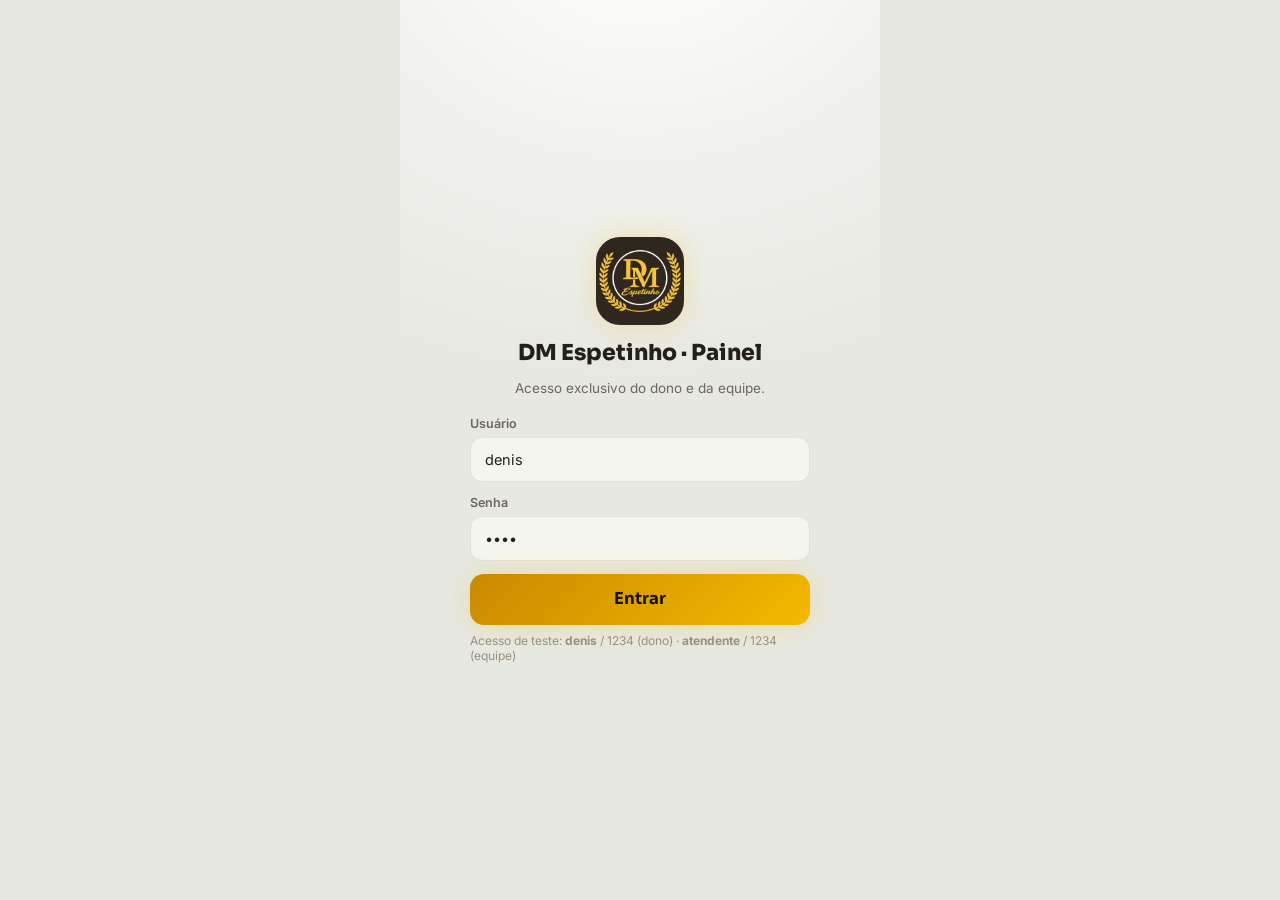
==== commit 9e0b5459: "tema claro + trava nome/whats + cache v9" ====
--- a/admin.html
+++ b/admin.html
@@ -4,10 +4,10 @@
 <meta charset="utf-8">
 <meta name="viewport" content="width=device-width, initial-scale=1, maximum-scale=1, user-scalable=no, viewport-fit=cover">
 <title>DM Espetinho · Painel</title>
-<meta name="theme-color" content="#171313">
+<meta name="theme-color" content="#f0f1ec">
 <meta name="mobile-web-app-capable" content="yes">
 <meta name="apple-mobile-web-app-capable" content="yes">
-<meta name="apple-mobile-web-app-status-bar-style" content="black-translucent">
+<meta name="apple-mobile-web-app-status-bar-style" content="default">
 <meta name="apple-mobile-web-app-title" content="DM Painel">
 <link rel="apple-touch-icon" href="assets/logo-dm.jpg">
 <link rel="icon" type="image/jpeg" href="assets/logo-dm.jpg">
@@ -15,7 +15,7 @@
 <link rel="preconnect" href="https://fonts.googleapis.com">
 <link rel="preconnect" href="https://fonts.gstatic.com" crossorigin>
 <link href="https://fonts.googleapis.com/css2?family=Sora:wght@500;600;700;800&family=Inter:wght@400;500;600;700&display=swap" rel="stylesheet">
-<link rel="stylesheet" href="styles.css">
+<link rel="stylesheet" href="styles.css?v=9">
 </head>
 <body>
   <div id="app"></div>
@@ -24,6 +24,6 @@
   <canvas id="imgcanvas" hidden></canvas>
   <input id="filepick" type="file" accept="image/*" hidden>
   <script>window.DM_APP='admin';</script>
-  <script src="app.js"></script>
+  <script src="app.js?v=9"></script>
 </body>
 </html>
--- a/styles.css
+++ b/styles.css
@@ -2,13 +2,13 @@
    Responsivo: mobile (coluna única + barra inferior fixa) e desktop (nav no topo + grade).
    Ícones SVG (sem emoji). */
 :root{
-  --bg:#171313; --bg2:#120f0f; --surface:#262020; --surface2:#2f2827; --surface3:#3a3230;
-  --line:#3a302e; --line2:#4a3e3b;
-  --gold:#F4B900; --gold2:#FFD45A; --gold-dark:#c99700;
-  --text:#FFF8EE; --text2:#C9BCAD; --text3:#a89a8e;
-  --ok:#2FB36E; --warn:#F5A524; --err:#D94B45; --info:#5aa9e6;
-  --shadow:0 12px 34px rgba(0,0,0,.45); --shadow-sm:0 4px 14px rgba(0,0,0,.35);
-  --glow:0 0 30px rgba(244,185,0,.22);
+  --bg:#f0f1ec; --bg2:#e7e8e1; --surface:#ffffff; --surface2:#f5f5ef; --surface3:#eae9e1;
+  --line:#e3e1d8; --line2:#d4d2c6;
+  --gold:#F4B900; --gold2:#C98A00; --gold-dark:#a97e12;
+  --text:#241f1b; --text2:#6f665c; --text3:#9a9084;
+  --ok:#2FA866; --warn:#E0891A; --err:#D24436; --info:#2f7fc4;
+  --shadow:0 12px 30px rgba(40,30,20,.12); --shadow-sm:0 4px 14px rgba(40,30,20,.08);
+  --glow:0 0 26px rgba(244,185,0,.28);
   --r:16px; --r-sm:11px; --r-lg:22px; --maxw:480px; --tabh:66px;
 }
 *{box-sizing:border-box;-webkit-tap-highlight-color:transparent}
@@ -40,10 +40,10 @@
 .sw-reset:hover{color:var(--gold2)}
 
 /* ---------- Palco ---------- */
-.stage{max-width:var(--maxw);margin:0 auto;min-height:100vh;position:relative;background:radial-gradient(120% 55% at 50% -6%,#241d1c 0%,var(--bg) 55%,var(--bg2) 100%)}
+.stage{max-width:var(--maxw);margin:0 auto;min-height:100vh;position:relative;background:radial-gradient(120% 50% at 50% -8%,#ffffff 0%,var(--bg) 55%,var(--bg2) 100%)}
 
 /* ---------- Topbar (fixa no topo ao rolar) ---------- */
-.topbar{position:sticky;top:0;z-index:40;display:flex;align-items:center;gap:12px;padding:13px 18px;background:rgba(23,19,19,.96);backdrop-filter:blur(8px);border-bottom:1px solid var(--line)}
+.topbar{position:sticky;top:0;z-index:40;display:flex;align-items:center;gap:12px;padding:13px 18px;background:rgba(240,241,236,.92);backdrop-filter:blur(8px);border-bottom:1px solid var(--line)}
 .topbar .logo{width:42px;height:42px;border-radius:12px;object-fit:cover;flex:none;box-shadow:var(--glow)}
 .tb-id{min-width:0}
 .tb-tt{font-family:'Sora';font-weight:800;font-size:16px;line-height:1.05;white-space:nowrap}
@@ -66,7 +66,7 @@
 .backbtn .ic{width:18px;height:18px}
 
 /* ---------- Barra inferior (FIXA) ---------- */
-.tabbar{position:fixed;left:50%;transform:translateX(-50%);bottom:0;z-index:50;width:100%;max-width:var(--maxw);display:flex;background:rgba(18,15,15,.97);backdrop-filter:blur(12px);border-top:1px solid var(--line);padding:8px 6px max(8px,env(safe-area-inset-bottom))}
+.tabbar{position:fixed;left:50%;transform:translateX(-50%);bottom:0;z-index:50;width:100%;max-width:var(--maxw);display:flex;background:rgba(255,255,255,.97);backdrop-filter:blur(12px);border-top:1px solid var(--line);padding:8px 6px max(8px,env(safe-area-inset-bottom))}
 .tab{flex:1;background:none;border:none;color:var(--text3);cursor:pointer;display:flex;flex-direction:column;align-items:center;gap:3px;font-size:11px;font-weight:600;padding:5px 2px;border-radius:12px;position:relative}
 .tab .ti{display:grid;place-items:center} .tab .ti .ic{width:23px;height:23px}
 .tab.on{color:var(--gold2)}
@@ -82,7 +82,7 @@
 .btn-outline:hover{border-color:var(--gold)}
 .btn-ghost{background:var(--surface);color:var(--text);border:1px solid var(--line)}
 .btn-green{background:linear-gradient(135deg,#38c47c,var(--ok));color:#062a17}
-.btn-red{background:transparent;border:1.5px solid var(--err);color:#f2a0a0}
+.btn-red{background:transparent;border:1.5px solid var(--err);color:#c0392b}
 .btn-block{width:100%}
 .btn-sm{padding:9px 13px;font-size:13.5px;border-radius:11px}.btn-sm .ic{width:16px;height:16px}
 .btn-lg{padding:17px 20px;font-size:16.5px}
@@ -94,7 +94,7 @@
 .soft-head{display:flex;justify-content:space-between;align-items:center}
 
 /* ---------- Hero ---------- */
-.hero{position:relative;overflow:hidden;border-radius:var(--r-lg);padding:18px;margin-bottom:16px;background:linear-gradient(135deg,rgba(244,185,0,.16),rgba(38,32,32,.2)),var(--surface);border:1px solid rgba(244,185,0,.28);box-shadow:var(--shadow-sm);display:flex;align-items:center;gap:14px}
+.hero{position:relative;overflow:hidden;border-radius:var(--r-lg);padding:18px;margin-bottom:16px;background:linear-gradient(135deg,rgba(244,185,0,.20),rgba(255,255,255,0) 60%),var(--surface);border:1px solid rgba(244,185,0,.32);box-shadow:var(--shadow-sm);display:flex;align-items:center;gap:14px}
 .hero-tx{flex:1;min-width:0}
 .hero .eyebrow{font-size:11.5px;letter-spacing:.4px;color:var(--gold2);font-weight:700;display:inline-flex;align-items:center;gap:4px}
 .hero .eyebrow .ic{width:14px;height:14px}
@@ -238,15 +238,15 @@
 /* ---------- Status badges ---------- */
 .st{display:inline-flex;align-items:center;gap:5px;font-size:11.5px;font-weight:700;padding:4px 10px;border-radius:20px;white-space:nowrap}
 .st .ic{width:13px;height:13px}
-.st.novo{background:rgba(90,169,230,.15);color:#9cccf0}
-.st.valid{background:rgba(245,165,36,.15);color:#f5c877}
-.st.aceite{background:rgba(160,120,230,.16);color:#cbb6f2}
-.st.preparo{background:rgba(244,185,0,.15);color:var(--gold2)}
-.st.pronto{background:rgba(47,179,110,.15);color:#7ad6a6}
-.st.entrega{background:rgba(84,198,192,.16);color:#8fe0da}
-.st.ok{background:rgba(47,179,110,.15);color:#7ad6a6}
-.st.recusado{background:rgba(217,75,69,.15);color:#f0b3b0}
-.st.cancel{background:rgba(168,154,142,.15);color:var(--text3)}
+.st.novo{background:rgba(47,127,196,.14);color:#2064a0}
+.st.valid{background:rgba(224,137,26,.16);color:#9a6400}
+.st.aceite{background:rgba(123,79,208,.14);color:#6a45bf}
+.st.preparo{background:rgba(244,185,0,.18);color:#9a6a00}
+.st.pronto{background:rgba(47,168,102,.16);color:#1f7d4a}
+.st.entrega{background:rgba(26,143,136,.16);color:#137a72}
+.st.ok{background:rgba(47,168,102,.16);color:#1f7d4a}
+.st.recusado{background:rgba(210,68,54,.14);color:#b23225}
+.st.cancel{background:rgba(120,110,100,.14);color:#6f665c}
 
 /* ---------- Meus pedidos ---------- */
 .ordcard{background:var(--surface);border:1px solid var(--line);border-radius:var(--r);padding:14px;margin-bottom:11px;cursor:pointer}
@@ -325,7 +325,7 @@
 .dp-item:last-child{border-bottom:none}
 .dp-obs{color:var(--warn);font-size:12px;margin-top:2px}
 .comprov-wrap{margin-top:10px}
-.comprov{width:100%;max-height:220px;object-fit:contain;border-radius:12px;background:#0d0b0b;border:1px solid var(--line)}
+.comprov{width:100%;max-height:220px;object-fit:contain;border-radius:12px;background:var(--surface2);border:1px solid var(--line)}
 .actionbar{display:flex;flex-direction:column;gap:9px;margin-bottom:12px}
 .padm-grid,.mod-grid,.bairro-grid,.cli-grid{display:grid;grid-template-columns:1fr;gap:10px}
 .padm{display:flex;gap:12px;align-items:center;background:var(--surface);border:1px solid var(--line);border-radius:var(--r);padding:11px}
@@ -358,16 +358,17 @@
 .clirow .cl-r{margin-left:auto;text-align:right}.clirow .cl-r b{color:var(--gold2)}
 .pf-imgwrap{text-align:center;margin:8px 0}
 .pf-imgwrap img{width:120px;height:120px;border-radius:16px;object-fit:cover;display:block;margin:0 auto 8px}
+.pf-imgbtns{display:flex;gap:8px;justify-content:center;flex-wrap:wrap}
 .mk-logo-wrap{text-align:center}.mk-logo-wrap img{width:96px;height:96px;border-radius:20px;object-fit:cover;display:block;margin:0 auto 8px}
 
 /* ---------- Notices ---------- */
 .notice{border-radius:12px;padding:12px 14px;font-size:13px;display:flex;gap:9px;align-items:flex-start;line-height:1.4;margin-bottom:2px}
 .notice .ic{width:19px;height:19px;flex:none;margin-top:1px}
 .notice .btn{margin-top:6px}
-.notice.info{background:rgba(90,169,230,.12);border:1px solid rgba(90,169,230,.3);color:#bcdcf5}
-.notice.warn{background:rgba(245,165,36,.12);border:1px solid rgba(245,165,36,.3);color:#f3d29a}
-.notice.ok{background:rgba(47,179,110,.12);border:1px solid rgba(47,179,110,.3);color:#a5e0c2}
-.notice.err{background:rgba(217,75,69,.12);border:1px solid rgba(217,75,69,.35);color:#f0b3b0}
+.notice.info{background:rgba(47,127,196,.10);border:1px solid rgba(47,127,196,.28);color:#1f5f95}
+.notice.warn{background:rgba(224,137,26,.12);border:1px solid rgba(224,137,26,.32);color:#8a5e00}
+.notice.ok{background:rgba(47,168,102,.12);border:1px solid rgba(47,168,102,.3);color:#1f7d4a}
+.notice.err{background:rgba(210,68,54,.10);border:1px solid rgba(210,68,54,.32);color:#b23225}
 .empty{text-align:center;color:var(--text3);padding:40px 20px;font-size:14px;display:flex;flex-direction:column;align-items:center}
 
 /* ---------- Modal ---------- */
@@ -385,7 +386,7 @@
 
 /* ---------- Toast ---------- */
 #toast-root{position:fixed;left:0;right:0;bottom:calc(var(--tabh) + 20px);z-index:120;display:flex;flex-direction:column;align-items:center;gap:8px;pointer-events:none}
-.toast{background:#0e0c0c;border:1px solid var(--line2);color:var(--text);padding:12px 18px;border-radius:14px;font-size:13.5px;font-weight:600;box-shadow:var(--shadow);animation:tpop .25s;max-width:88%}
+.toast{background:#2a2320;border:1px solid #2a2320;color:#fff;padding:12px 18px;border-radius:14px;font-size:13.5px;font-weight:600;box-shadow:var(--shadow);animation:tpop .25s;max-width:88%}
 .toast.ok{border-color:var(--ok)}.toast.err{border-color:var(--err)}.toast.info{border-color:var(--info)}
 @keyframes tpop{from{transform:translateY(14px);opacity:0}to{transform:none;opacity:1}}
 
@@ -406,7 +407,7 @@
 .grp-head{display:flex;justify-content:space-between;align-items:center;margin-bottom:9px;gap:10px}
 .grp-head strong{font-size:15px}
 .grp-max{font-size:11px;font-weight:700;color:var(--text2);background:var(--surface3);padding:4px 10px;border-radius:20px;white-space:nowrap}
-.incl{display:flex;gap:8px;align-items:flex-start;background:rgba(47,179,110,.1);border:1px solid rgba(47,179,110,.3);color:#a5e0c2;border-radius:12px;padding:11px 13px;font-size:13px;line-height:1.45;margin:0 0 6px}
+.incl{display:flex;gap:8px;align-items:flex-start;background:rgba(47,168,102,.1);border:1px solid rgba(47,168,102,.3);color:#1f7d4a;border-radius:12px;padding:11px 13px;font-size:13px;line-height:1.45;margin:0 0 6px}
 .incl .ic{width:18px;height:18px;flex:none;margin-top:1px;color:var(--ok)}
 .adrow{display:flex;align-items:center;justify-content:space-between;gap:10px;padding:12px 0;border-bottom:1px solid var(--line)}
 .adrow:last-child{border-bottom:none}
@@ -447,7 +448,7 @@
 /* ---------- Alerta flutuante de pedidos (admin) ---------- */
 .adm-alert{position:fixed;left:50%;transform:translateX(-50%);bottom:calc(var(--tabh) + 12px);z-index:55;width:min(94%,460px);
   display:flex;align-items:center;gap:12px;text-align:left;cursor:pointer;
-  background:linear-gradient(135deg,#3a2f14,#241d1c);border:1.5px solid var(--gold);border-radius:16px;padding:12px 14px;
+  background:linear-gradient(135deg,#fff6de,#ffffff);border:1.5px solid var(--gold);border-radius:16px;padding:12px 14px;
   box-shadow:0 12px 30px rgba(0,0,0,.5);animation:aapulse 2.2s infinite}
 .adm-alert .aa-ic{width:40px;height:40px;border-radius:12px;background:rgba(244,185,0,.18);color:var(--gold2);display:grid;place-items:center;flex:none}
 .adm-alert .aa-ic .ic{width:22px;height:22px}
